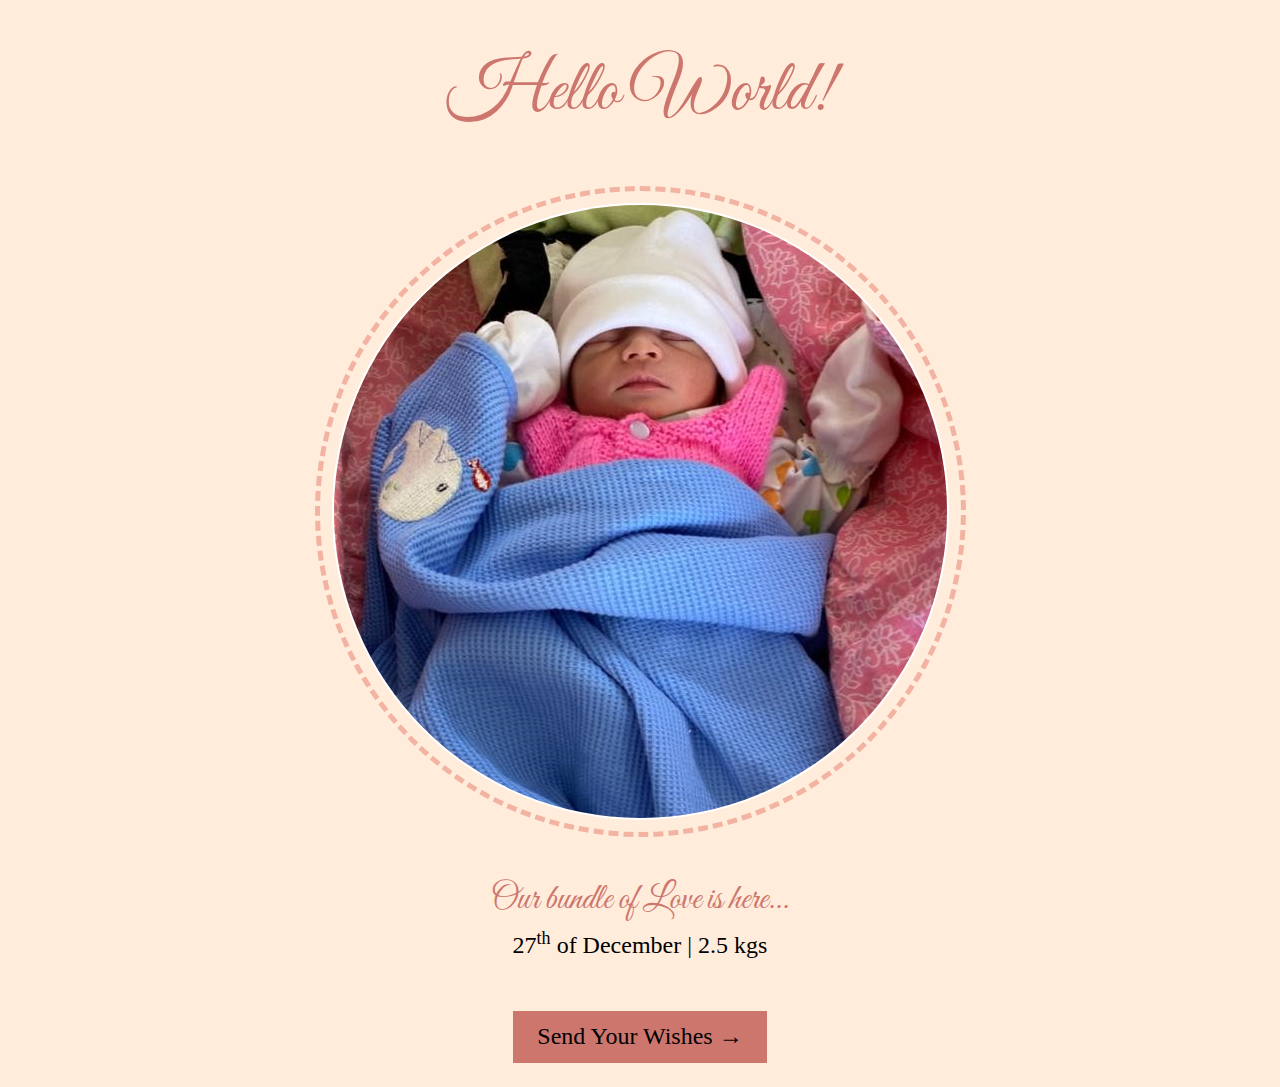
==== welcome-baby/index.html @ 21ea90cd "initial commit" ====
<!DOCTYPE html>
<html>
  <head>
    <meta charset="utf-8" />
    <meta
      name="viewport"
      content="width=device-width, initial-scale=1, user-scalable=no"
    />

    <title>Welcome Baby</title>
    <meta
      name="description"
      content="The Punjabi family has been blessed with a beautiful baby girl. Send your love and wishes."
    />

    <link
      rel="stylesheet"
      href="https://fonts.googleapis.com/css?family=Great+Vibes&display=swap"
    />
    <link rel="stylesheet" href="normalize.css" />
    <link rel="stylesheet" href="styles.css" />
  </head>
  <body>
    <main>
      <section id="intro">
        <h1 class="intro__title">Hello World!</h1>

        <div class="intro__pics">
          <img src="media/sleeping.jpeg" alt="" />
        </div>

        <h3 class="intro__description">Our bundle of Love is here...</h3>
        <p class="intro__info">27<sup>th</sup> of December | 2.5 kgs</p>

        <button type="button" class="intro__button toggle-messenger">
          Send Your Wishes &rarr;
        </button>
      </section>

      <section id="messenger">
        <p class="toggle-messenger">&larr; Back</p>

        <h2 class="messenger__title">Send Your Wishes!</h2>
        <p class="messenger__description">
          Baby will see them when she has learnt her ABCs.
        </p>

        <form>
          <label>
            <div>Email</div>
            <input type="email" name="email" />
          </label>

          <label>
            <div>Message</div>
            <textarea name="message"></textarea>
          </label>

          <button type="submit">Send &rarr;</button>
        </form>
      </section>
    </main>

    <script type="text/javascript" src="scripts.js"></script>
  </body>
</html>
---- welcome-baby/styles.css ----
/*===============
 - GENERIC
===============*/
*,
*::after,
*::before {
  box-sizing: border-box;
}

html {
  background: #ffecdb;
  color: #000;
  font-size: 24px;
  line-height: 1.5;
}

body {
  padding: 0 1rem;
  text-align: center;
}

h1,
h2,
h3 {
  color: #cd766d;
  font-family: 'Great Vibes', cursive;
  font-weight: 400;
}

h1 {
  font-size: 3rem;
  line-height: 1.25;
}

h2 {
  font-size: 2rem;
}

h3 {
  font-size: 1.5rem;
}

img {
  height: auto;
  max-width: 100%;
  vertical-align: middle;
  width: auto;
}

input,
textarea {
  border: 2px solid #f2b3a2;
  box-shadow: none;
  display: block;
  font-family: inherit;
  font-size: inherit;
  padding: 0.5rem;
  width: 100%;
}

input {
  height: 2rem;
}

textarea {
  height: 5rem;
  resize: none;
}

button {
  background: #cd766d;
  border: none;
  display: inline-block;
  margin: 1rem 0;
  padding: 0.5rem 1rem;
}

/*===============
 - INTRO
===============*/
.intro__pics {
  border: 5px dashed #f2b3a2;
  border-radius: 50%;
  display: inline-block;
  padding: 0.5rem;
}

.intro__pics img {
  border: 2px solid #fff;
  border-radius: 50%;
}

.intro__description {
  margin-bottom: 0;
}

.intro__info {
  margin-top: 0;
}

/*===============
 - MESSENGER
===============*/
#messenger {
  background: #ffecdb;
  display: none;
  left: 0;
  min-height: 100%;
  padding: 0 1rem;
  position: fixed;
  top: 0;
  width: 100%;
}

#messenger.open {
  display: block;
}

.messenger__title {
  margin-bottom: 0;
}

.messenger__description {
  margin-top: 0;
}

form {
  margin: auto;
  max-width: 640px;
}
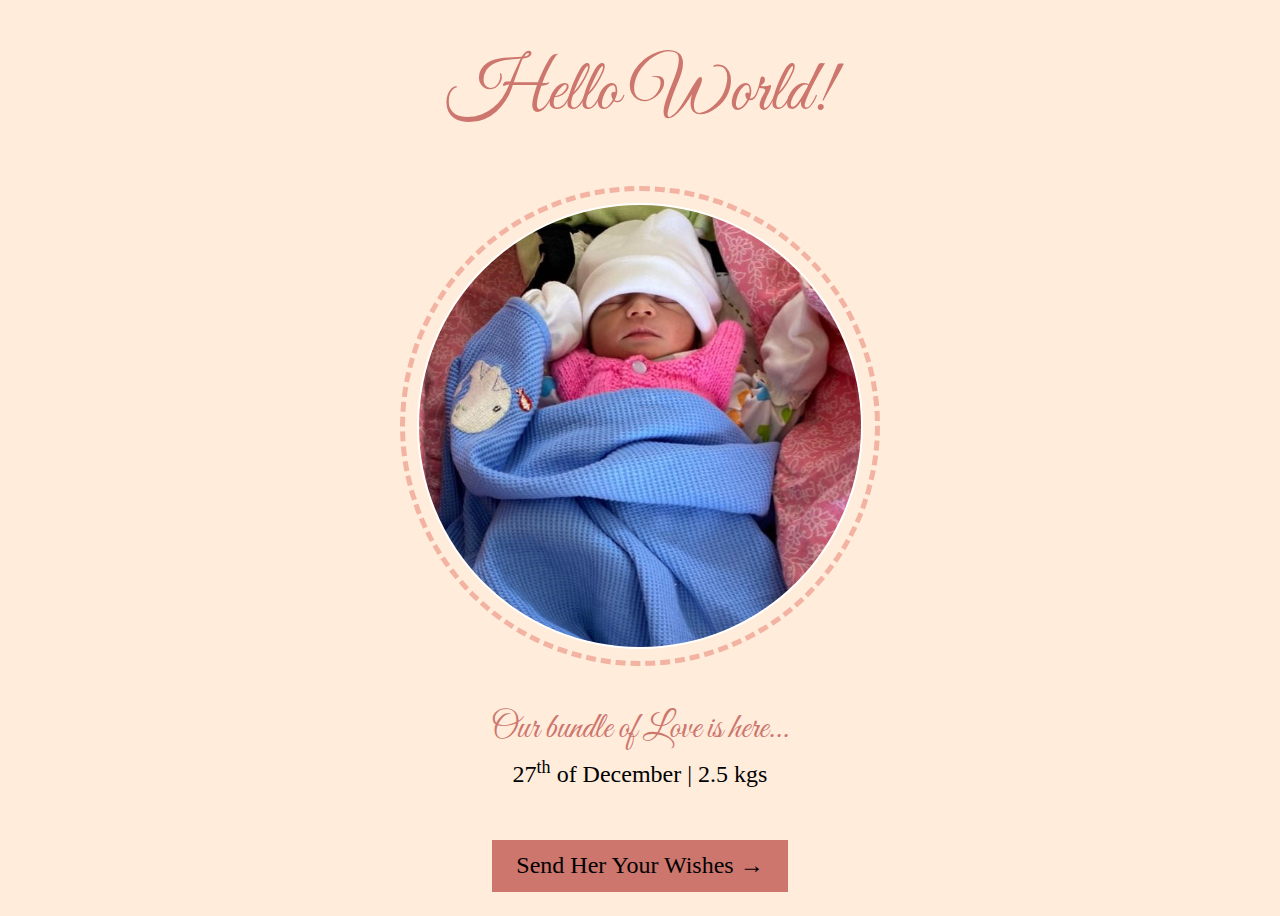
==== commit 1e3c28ef: "changed button text" ====
--- a/welcome-baby/index.html
+++ b/welcome-baby/index.html
@@ -33,7 +33,7 @@
         <p class="intro__info">27<sup>th</sup> of December | 2.5 kgs</p>
 
         <button type="button" class="intro__button toggle-messenger">
-          Send Your Wishes &rarr;
+          Send Her Your Wishes &rarr;
         </button>
       </section>
 
@@ -47,13 +47,13 @@
 
         <form>
           <label>
-            <div>Email</div>
-            <input type="email" name="email" />
+            <div>Name</div>
+            <input type="text" name="name" required maxlength="16" />
           </label>
 
           <label>
             <div>Message</div>
-            <textarea name="message"></textarea>
+            <textarea name="message" required maxlength="512"></textarea>
           </label>
 
           <button type="submit">Send &rarr;</button>
--- a/welcome-baby/styles.css
+++ b/welcome-baby/styles.css
@@ -10,6 +10,7 @@
 html {
   background: #ffecdb;
   color: #000;
+  font-family: 'Times New Roman', Times, serif;
   font-size: 24px;
   line-height: 1.5;
 }
@@ -17,6 +18,39 @@
 body {
   padding: 0 1rem;
   text-align: center;
+}
+
+body.isBusy::before {
+  content: '';
+  display: block;
+  height: 100%;
+  left: 0;
+  position: fixed;
+  top: 0;
+  width: 100%;
+  z-index: 9;
+}
+
+@keyframes rotate {
+  100% {
+    transform: rotate(360deg);
+  }
+}
+
+body.isBusy::after {
+  animation: rotate 1s linear infinite;
+  border: 5px solid #cd766d;
+  border-top-color: transparent;
+  border-radius: 50%;
+  content: '';
+  display: block;
+  height: 20vh;
+  left: 50%;
+  margin: -10vh 0 0 -10vh;
+  position: fixed;
+  top: 50%;
+  width: 20vh;
+  z-index: 99;
 }
 
 h1,
@@ -82,6 +116,7 @@
   border: 5px dashed #f2b3a2;
   border-radius: 50%;
   display: inline-block;
+  max-width: 480px;
   padding: 0.5rem;
 }
 
@@ -101,21 +136,6 @@
 /*===============
  - MESSENGER
 ===============*/
-#messenger {
-  background: #ffecdb;
-  display: none;
-  left: 0;
-  min-height: 100%;
-  padding: 0 1rem;
-  position: fixed;
-  top: 0;
-  width: 100%;
-}
-
-#messenger.open {
-  display: block;
-}
-
 .messenger__title {
   margin-bottom: 0;
 }
@@ -128,3 +148,15 @@
   margin: auto;
   max-width: 640px;
 }
+
+/*===============
+ - NAVIGATION
+===============*/
+body.messenger-visible #intro,
+#messenger {
+  display: none;
+}
+
+body.messenger-visible #messenger {
+  display: block;
+}
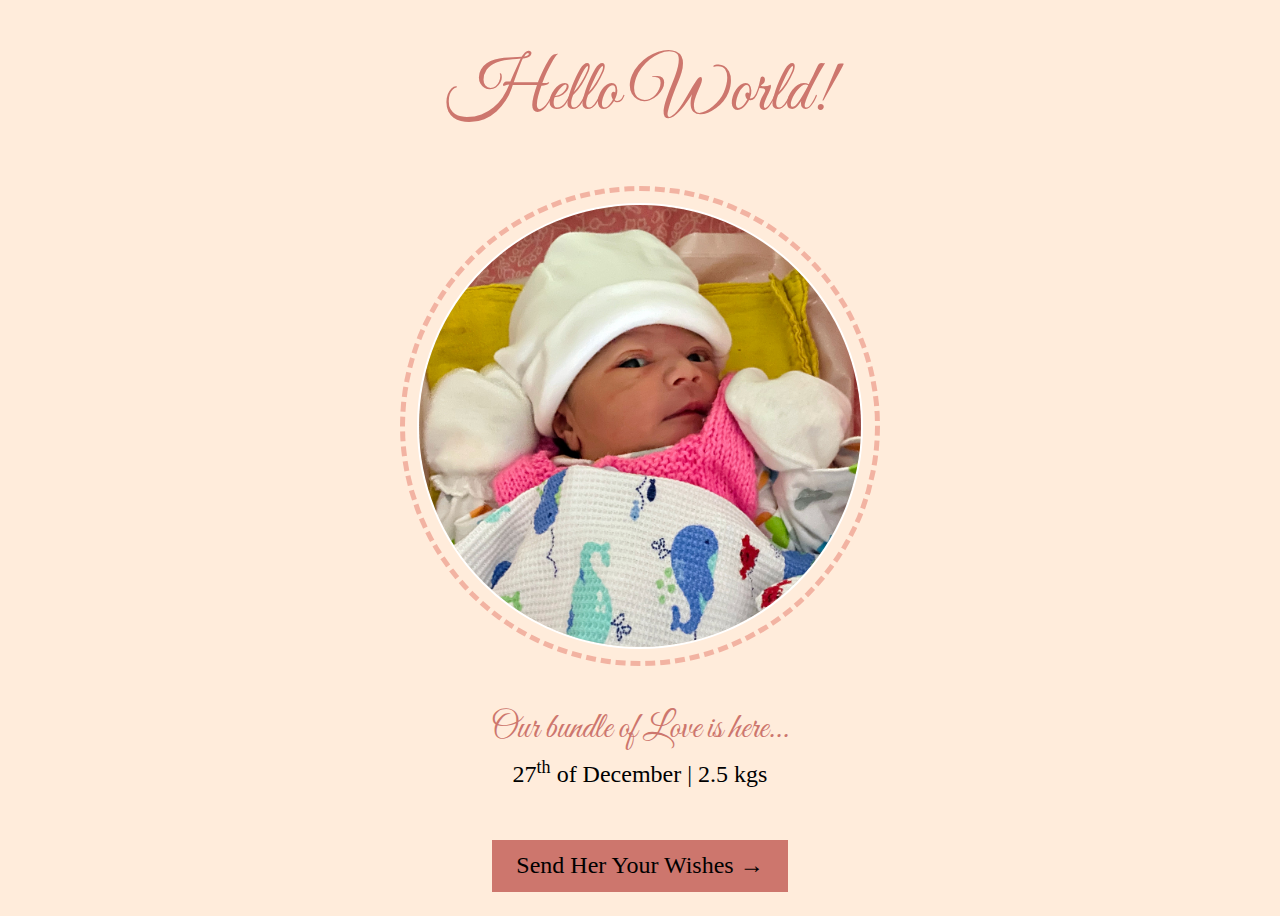
==== commit 2c436ca1: "changed baby image" ====
--- a/welcome-baby/index.html
+++ b/welcome-baby/index.html
@@ -26,7 +26,7 @@
         <h1 class="intro__title">Hello World!</h1>
 
         <div class="intro__pics">
-          <img src="media/sleeping.jpeg" alt="" />
+          <img src="media/playing.jpg" alt="" />
         </div>
 
         <h3 class="intro__description">Our bundle of Love is here...</h3>
